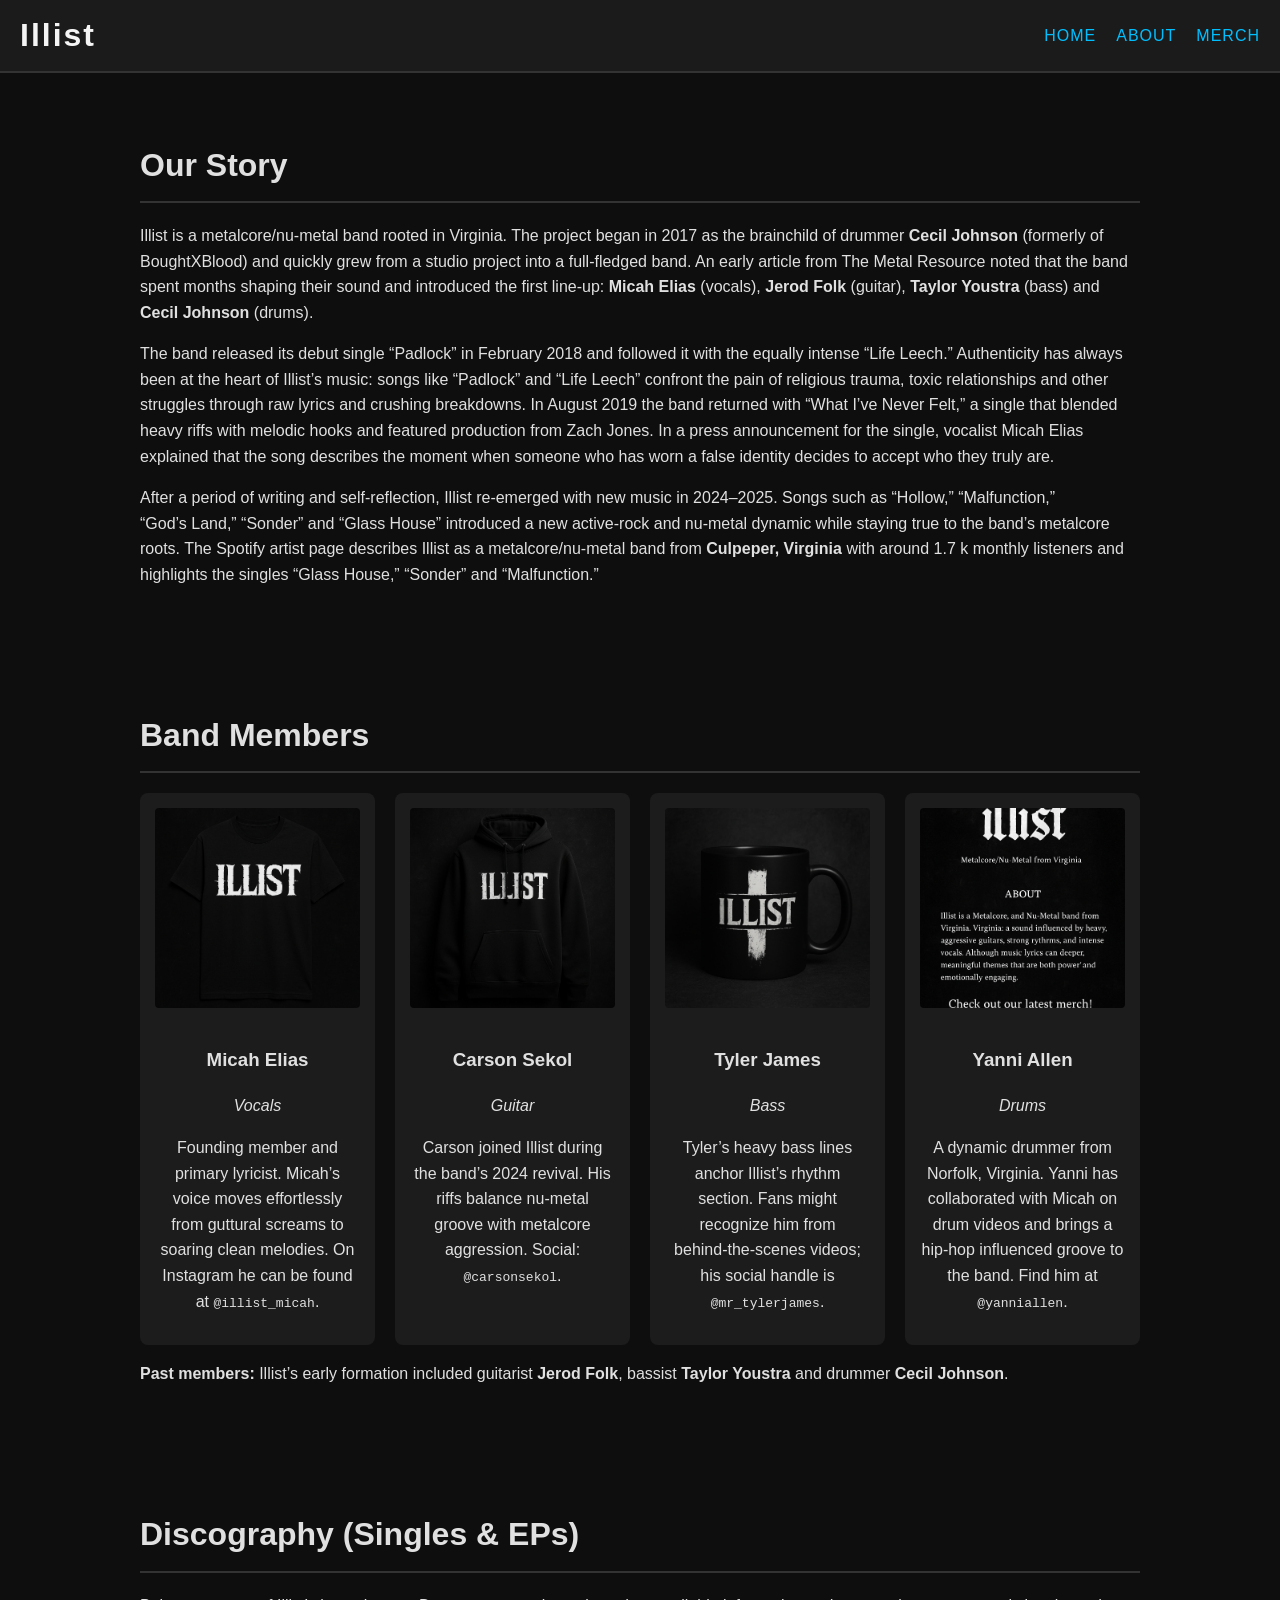
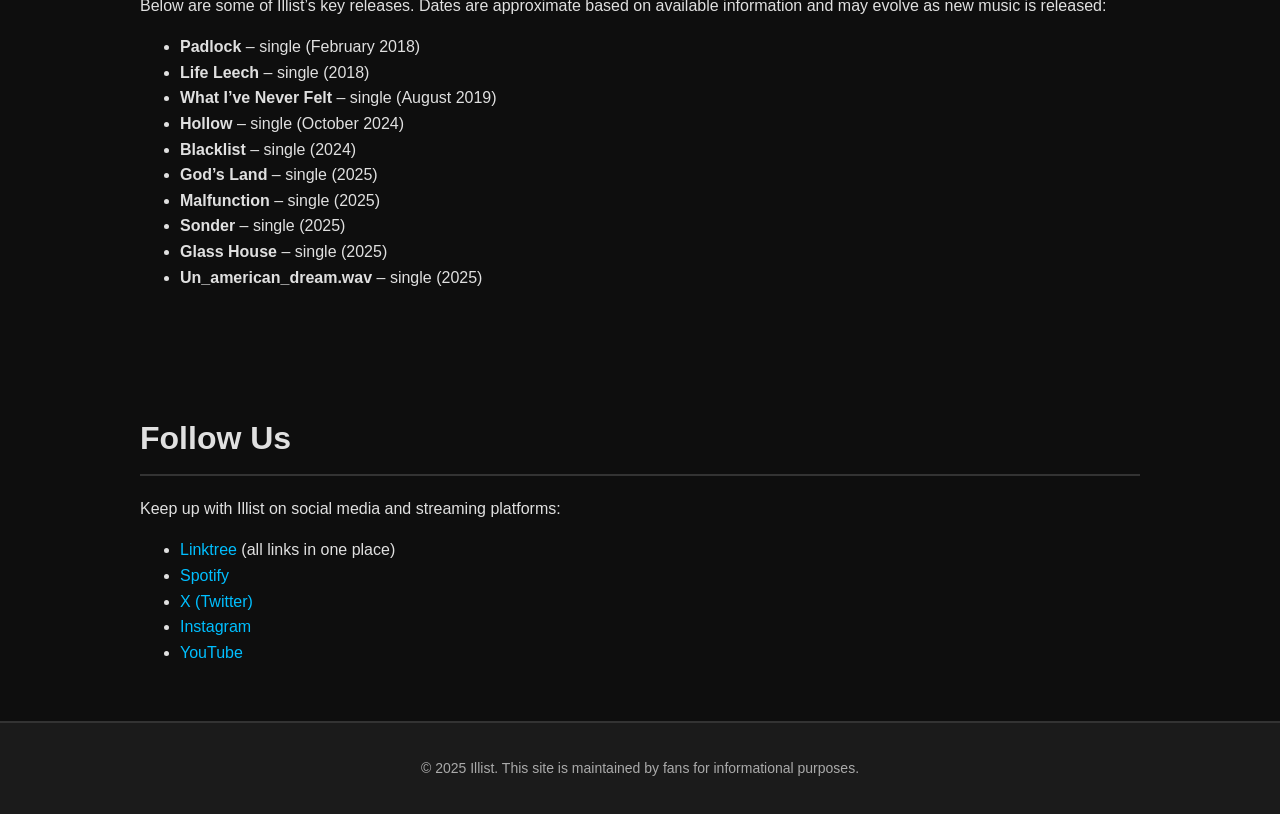
==== about.html @ 11e2a0c9 "Add files via upload" ====
<!DOCTYPE html>
<html lang="en">
<head>
  <meta charset="UTF-8">
  <meta name="viewport" content="width=device-width, initial-scale=1.0">
  <title>About – Illist</title>
  <link rel="stylesheet" href="style.css">
</head>
<body>
  <header>
    <h1>Illist</h1>
    <nav>
      <ul>
        <li><a href="index.html">Home</a></li>
        <li><a href="about.html">About</a></li>
        <li><a href="merch.html">Merch</a></li>
      </ul>
    </nav>
  </header>
  <section>
    <h2>Our Story</h2>
    <p>Illist is a metalcore/nu‑metal band rooted in Virginia. The project began in 2017 as the brainchild of drummer <strong>Cecil Johnson</strong> (formerly of BoughtXBlood) and quickly grew from a studio project into a full‑fledged band. An early article from The Metal Resource noted that the band spent months shaping their sound and introduced the first line‑up: <strong>Micah&nbsp;Elias</strong> (vocals), <strong>Jerod&nbsp;Folk</strong> (guitar), <strong>Taylor&nbsp;Youstra</strong> (bass) and <strong>Cecil&nbsp;Johnson</strong> (drums).</p>
    <p>The band released its debut single “Padlock” in February 2018 and followed it with the equally intense “Life Leech.” Authenticity has always been at the heart of Illist’s music: songs like “Padlock” and “Life Leech” confront the pain of religious trauma, toxic relationships and other struggles through raw lyrics and crushing breakdowns. In August 2019 the band returned with “What I’ve Never Felt,” a single that blended heavy riffs with melodic hooks and featured production from Zach Jones. In a press announcement for the single, vocalist Micah Elias explained that the song describes the moment when someone who has worn a false identity decides to accept who they truly are.</p>
    <p>After a period of writing and self‑reflection, Illist re‑emerged with new music in 2024–2025. Songs such as “Hollow,” “Malfunction,” “God’s Land,” “Sonder” and “Glass House” introduced a new active‑rock and nu‑metal dynamic while staying true to the band’s metalcore roots. The Spotify artist page describes Illist as a metalcore/nu‑metal band from <strong>Culpeper, Virginia</strong> with around 1.7&nbsp;k monthly listeners and highlights the singles “Glass House,” “Sonder” and “Malfunction.”</p>
  </section>
  <section>
    <h2>Band Members</h2>
    <div class="members">
      <!-- Current line‑up -->
      <div class="member">
        <img src="tshirt.png" alt="Micah Elias portrait placeholder">
        <h3>Micah Elias</h3>
        <p><em>Vocals</em></p>
        <p>Founding member and primary lyricist. Micah’s voice moves effortlessly from guttural screams to soaring clean melodies. On Instagram he can be found at <code>@illist_micah</code>.</p>
      </div>
      <div class="member">
        <img src="hoodie.png" alt="Carson Sekol portrait placeholder">
        <h3>Carson Sekol</h3>
        <p><em>Guitar</em></p>
        <p>Carson joined Illist during the band’s 2024 revival. His riffs balance nu‑metal groove with metalcore aggression. Social: <code>@carsonsekol</code>.</p>
      </div>
      <div class="member">
        <img src="mug.png" alt="Tyler James portrait placeholder">
        <h3>Tyler James</h3>
        <p><em>Bass</em></p>
        <p>Tyler’s heavy bass lines anchor Illist’s rhythm section. Fans might recognize him from behind‑the‑scenes videos; his social handle is <code>@mr_tylerjames</code>.</p>
      </div>
      <div class="member">
        <img src="tote.png" alt="Yanni Allen portrait placeholder">
        <h3>Yanni Allen</h3>
        <p><em>Drums</em></p>
        <p>A dynamic drummer from Norfolk, Virginia. Yanni has collaborated with Micah on drum videos and brings a hip‑hop influenced groove to the band. Find him at <code>@yanniallen</code>.</p>
      </div>
    </div>
    <p><strong>Past members:</strong> Illist’s early formation included guitarist <strong>Jerod Folk</strong>, bassist <strong>Taylor Youstra</strong> and drummer <strong>Cecil Johnson</strong>.</p>
  </section>
  <section>
    <h2>Discography (Singles & EPs)</h2>
    <p>Below are some of Illist’s key releases. Dates are approximate based on available information and may evolve as new music is released:</p>
    <ul>
      <li><strong>Padlock</strong> – single (February 2018)</li>
      <li><strong>Life Leech</strong> – single (2018)</li>
      <li><strong>What I’ve Never Felt</strong> – single (August 2019)</li>
      <li><strong>Hollow</strong> – single (October 2024)</li>
      <li><strong>Blacklist</strong> – single (2024)</li>
      <li><strong>God’s Land</strong> – single (2025)</li>
      <li><strong>Malfunction</strong> – single (2025)</li>
      <li><strong>Sonder</strong> – single (2025)</li>
      <li><strong>Glass House</strong> – single (2025)</li>
      <li><strong>Un_american_dream.wav</strong> – single (2025)</li>
    </ul>
  </section>
  <section>
    <h2>Follow Us</h2>
    <p>Keep up with Illist on social media and streaming platforms:</p>
    <ul>
      <li><a href="https://linktr.ee/illist_band" target="_blank">Linktree</a> (all links in one place)</li>
      <li><a href="https://open.spotify.com/artist/4bZfk4Ak839IS3T5ilIhoG" target="_blank">Spotify</a></li>
      <li><a href="https://x.com/illist_band" target="_blank">X (Twitter)</a></li>
      <li><a href="https://www.instagram.com/illist_band" target="_blank">Instagram</a></li>
      <li><a href="https://www.youtube.com/results?search_query=illist+band" target="_blank">YouTube</a></li>
    </ul>
  </section>
  <footer>
    <p>&copy; 2025 Illist. This site is maintained by fans for informational purposes.</p>
  </footer>
</body>
</html>
---- style.css ----
/* Global Styles for Illist band website */

body {
  margin: 0;
  font-family: 'Arial', sans-serif;
  color: #e0e0e0;
  background-color: #0e0e0e;
  line-height: 1.6;
}

a {
  color: #00bfff;
  text-decoration: none;
}

a:hover {
  color: #66d9ff;
}

/* Navigation Bar */
header {
  background-color: #1b1b1b;
  padding: 10px 20px;
  display: flex;
  justify-content: space-between;
  align-items: center;
  border-bottom: 2px solid #333;
}

header h1 {
  margin: 0;
  font-size: 32px;
  letter-spacing: 2px;
  font-weight: bold;
  color: #f5f5f5;
}

nav ul {
  list-style-type: none;
  margin: 0;
  padding: 0;
  display: flex;
}

nav li {
  margin-left: 20px;
}

nav a {
  font-size: 16px;
  text-transform: uppercase;
  letter-spacing: 1px;
}

/* Hero Section */
.hero {
  background: linear-gradient(rgba(0,0,0,0.6), rgba(0,0,0,0.6)), url('background.jpg');
  background-size: cover;
  background-position: center;
  color: #ffffff;
  padding: 80px 20px;
  text-align: center;
}

.hero h2 {
  font-size: 48px;
  margin-bottom: 10px;
}

.hero p {
  font-size: 18px;
  max-width: 800px;
  margin: 0 auto;
}

/* Section styles */
section {
  padding: 40px 20px;
  max-width: 1000px;
  margin: 0 auto;
}

section h2 {
  font-size: 32px;
  margin-bottom: 20px;
  border-bottom: 2px solid #333;
  padding-bottom: 10px;
}

.members {
  display: grid;
  grid-template-columns: repeat(auto-fit, minmax(200px, 1fr));
  gap: 20px;
}

.member {
  background-color: #1c1c1c;
  padding: 15px;
  border-radius: 8px;
  text-align: center;
}

.member img {
  width: 100%;
  height: 200px;
  object-fit: cover;
  border-radius: 4px;
  margin-bottom: 10px;
}

.merch-grid {
  display: grid;
  grid-template-columns: repeat(auto-fit, minmax(220px, 1fr));
  gap: 20px;
}

.merch-item {
  background-color: #1c1c1c;
  padding: 15px;
  border-radius: 8px;
  text-align: center;
}

.merch-item img {
  width: 100%;
  height: 250px;
  object-fit: cover;
  border-radius: 4px;
  margin-bottom: 10px;
}

.merch-item button {
  padding: 10px 20px;
  background-color: #00bfff;
  border: none;
  border-radius: 4px;
  color: #0e0e0e;
  font-weight: bold;
  cursor: pointer;
  transition: background-color 0.3s;
}

.merch-item button:hover {
  background-color: #66d9ff;
}

/* Footer */
footer {
  background-color: #1b1b1b;
  color: #aaaaaa;
  padding: 20px;
  text-align: center;
  font-size: 14px;
  border-top: 2px solid #333;
}

.social-links a {
  margin: 0 10px;
  display: inline-block;
}

.social-links img {
  width: 24px;
  height: 24px;
  vertical-align: middle;
}
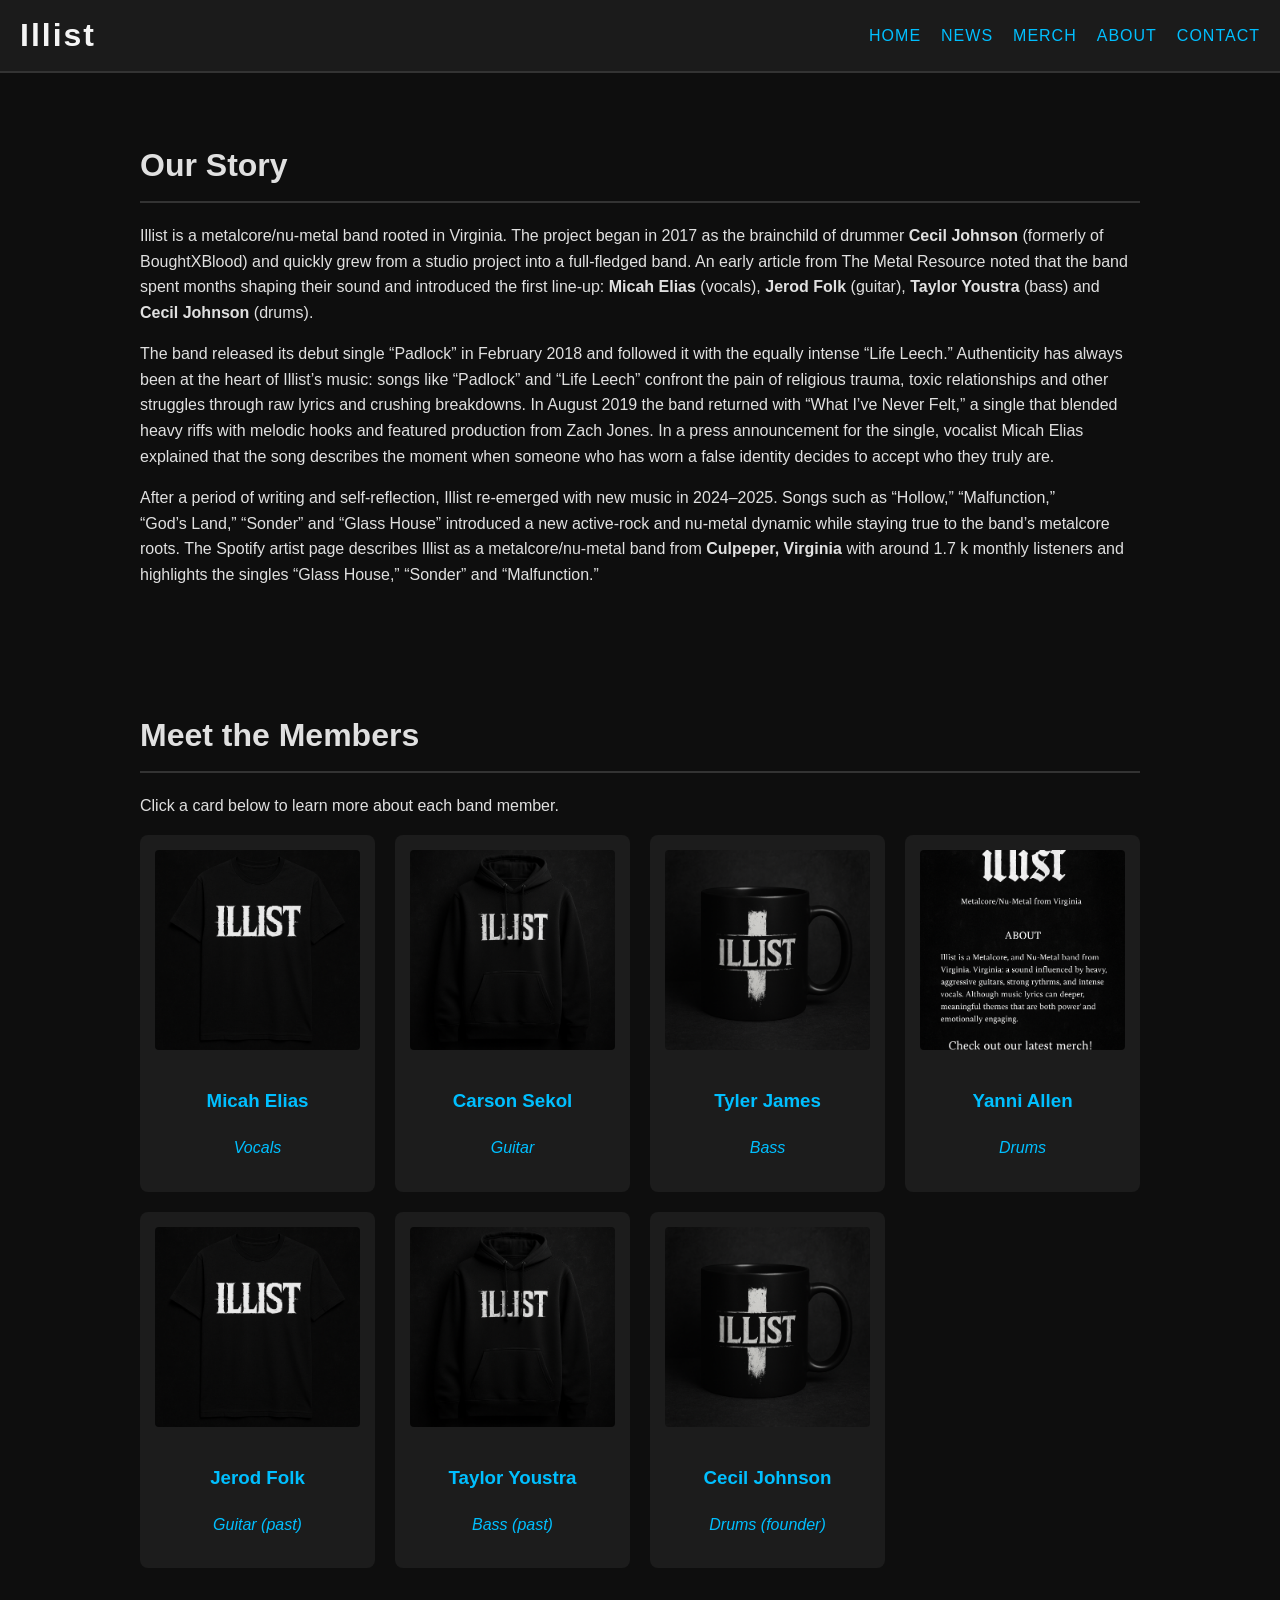
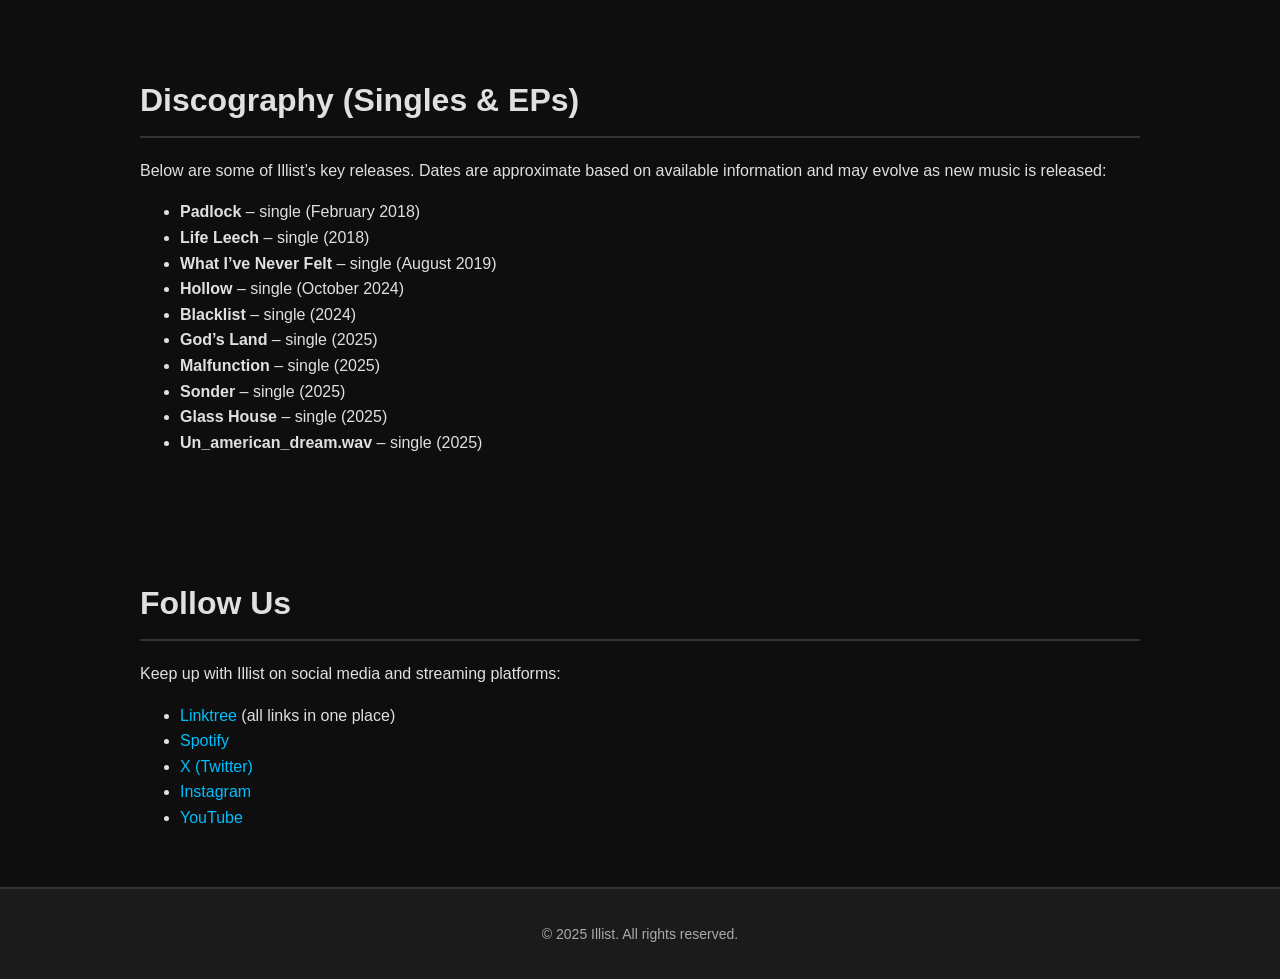
==== commit ff154b3f: "Update about.html with unified navigation, meta description, detailed story, member cards, discograp" ====
--- a/about.html
+++ b/about.html
@@ -4,55 +4,83 @@
   <meta charset="UTF-8">
   <meta name="viewport" content="width=device-width, initial-scale=1.0">
   <title>About – Illist</title>
+  <!-- Meta description for the About page -->
+  <meta name="description" content="Learn about Illist’s history, members, discography and follow us on social media.">
   <link rel="stylesheet" href="style.css">
 </head>
 <body>
   <header>
     <h1>Illist</h1>
     <nav>
-      <ul>
+      <!-- Unified navigation across the site with News and Contact pages -->
+      <ul class="menu">
         <li><a href="index.html">Home</a></li>
-        <li><a href="about.html">About</a></li>
+        <li><a href="news.html">News</a></li>
         <li><a href="merch.html">Merch</a></li>
+        <li>
+          <a href="about.html">About</a>
+          <ul class="submenu">
+            <li><a href="micah.html">Micah Elias</a></li>
+            <li><a href="carson.html">Carson Sekol</a></li>
+            <li><a href="tyler.html">Tyler James</a></li>
+            <li><a href="yanni.html">Yanni Allen</a></li>
+            <li><a href="jerod.html">Jerod Folk</a></li>
+            <li><a href="taylor.html">Taylor Youstra</a></li>
+            <li><a href="cecil.html">Cecil Johnson</a></li>
+          </ul>
+        </li>
+        <li><a href="contact.html">Contact</a></li>
       </ul>
     </nav>
   </header>
   <section>
     <h2>Our Story</h2>
-    <p>Illist is a metalcore/nu‑metal band rooted in Virginia. The project began in 2017 as the brainchild of drummer <strong>Cecil Johnson</strong> (formerly of BoughtXBlood) and quickly grew from a studio project into a full‑fledged band. An early article from The Metal Resource noted that the band spent months shaping their sound and introduced the first line‑up: <strong>Micah&nbsp;Elias</strong> (vocals), <strong>Jerod&nbsp;Folk</strong> (guitar), <strong>Taylor&nbsp;Youstra</strong> (bass) and <strong>Cecil&nbsp;Johnson</strong> (drums).</p>
+    <p>Illist is a metalcore/nu‑metal band rooted in Virginia. The project began in 2017 as the brainchild of drummer <strong>Cecil Johnson</strong> (formerly of BoughtXBlood) and quickly grew from a studio project into a full‑fledged band. An early article from The Metal Resource noted that the band spent months shaping their sound and introduced the first line‑up: <strong>Micah Elias</strong> (vocals), <strong>Jerod Folk</strong> (guitar), <strong>Taylor Youstra</strong> (bass) and <strong>Cecil Johnson</strong> (drums).</p>
     <p>The band released its debut single “Padlock” in February 2018 and followed it with the equally intense “Life Leech.” Authenticity has always been at the heart of Illist’s music: songs like “Padlock” and “Life Leech” confront the pain of religious trauma, toxic relationships and other struggles through raw lyrics and crushing breakdowns. In August 2019 the band returned with “What I’ve Never Felt,” a single that blended heavy riffs with melodic hooks and featured production from Zach Jones. In a press announcement for the single, vocalist Micah Elias explained that the song describes the moment when someone who has worn a false identity decides to accept who they truly are.</p>
-    <p>After a period of writing and self‑reflection, Illist re‑emerged with new music in 2024–2025. Songs such as “Hollow,” “Malfunction,” “God’s Land,” “Sonder” and “Glass House” introduced a new active‑rock and nu‑metal dynamic while staying true to the band’s metalcore roots. The Spotify artist page describes Illist as a metalcore/nu‑metal band from <strong>Culpeper, Virginia</strong> with around 1.7&nbsp;k monthly listeners and highlights the singles “Glass House,” “Sonder” and “Malfunction.”</p>
+    <p>After a period of writing and self‑reflection, Illist re‑emerged with new music in 2024–2025. Songs such as “Hollow,” “Malfunction,” “God’s Land,” “Sonder” and “Glass House” introduced a new active‑rock and nu‑metal dynamic while staying true to the band’s metalcore roots. The Spotify artist page describes Illist as a metalcore/nu‑metal band from <strong>Culpeper, Virginia</strong> with around 1.7 k monthly listeners and highlights the singles “Glass House,” “Sonder” and “Malfunction.”</p>
   </section>
   <section>
-    <h2>Band Members</h2>
+    <h2>Meet the Members</h2>
+    <p>Click a card below to learn more about each band member.</p>
     <div class="members">
-      <!-- Current line‑up -->
-      <div class="member">
-        <img src="tshirt.png" alt="Micah Elias portrait placeholder">
+      <!-- Current line‑up cards linking to individual pages -->
+      <a href="micah.html" class="member">
+        <img src="tshirt.png" alt="Micah Elias portrait">
         <h3>Micah Elias</h3>
         <p><em>Vocals</em></p>
-        <p>Founding member and primary lyricist. Micah’s voice moves effortlessly from guttural screams to soaring clean melodies. On Instagram he can be found at <code>@illist_micah</code>.</p>
-      </div>
-      <div class="member">
-        <img src="hoodie.png" alt="Carson Sekol portrait placeholder">
+      </a>
+      <a href="carson.html" class="member">
+        <img src="hoodie.png" alt="Carson Sekol portrait">
         <h3>Carson Sekol</h3>
         <p><em>Guitar</em></p>
-        <p>Carson joined Illist during the band’s 2024 revival. His riffs balance nu‑metal groove with metalcore aggression. Social: <code>@carsonsekol</code>.</p>
-      </div>
-      <div class="member">
-        <img src="mug.png" alt="Tyler James portrait placeholder">
+      </a>
+      <a href="tyler.html" class="member">
+        <img src="mug.png" alt="Tyler James portrait">
         <h3>Tyler James</h3>
         <p><em>Bass</em></p>
-        <p>Tyler’s heavy bass lines anchor Illist’s rhythm section. Fans might recognize him from behind‑the‑scenes videos; his social handle is <code>@mr_tylerjames</code>.</p>
-      </div>
-      <div class="member">
-        <img src="tote.png" alt="Yanni Allen portrait placeholder">
+      </a>
+      <a href="yanni.html" class="member">
+        <img src="tote.png" alt="Yanni Allen portrait">
         <h3>Yanni Allen</h3>
         <p><em>Drums</em></p>
-        <p>A dynamic drummer from Norfolk, Virginia. Yanni has collaborated with Micah on drum videos and brings a hip‑hop influenced groove to the band. Find him at <code>@yanniallen</code>.</p>
-      </div>
+      </a>
+      <!-- Past members cards -->
+      <a href="jerod.html" class="member">
+        <img src="tshirt.png" alt="Jerod Folk portrait">
+        <h3>Jerod Folk</h3>
+        <p><em>Guitar (past)</em></p>
+      </a>
+      <a href="taylor.html" class="member">
+        <img src="hoodie.png" alt="Taylor Youstra portrait">
+        <h3>Taylor Youstra</h3>
+        <p><em>Bass (past)</em></p>
+      </a>
+      <a href="cecil.html" class="member">
+        <img src="mug.png" alt="Cecil Johnson portrait">
+        <h3>Cecil Johnson</h3>
+        <p><em>Drums (founder)</em></p>
+      </a>
     </div>
-    <p><strong>Past members:</strong> Illist’s early formation included guitarist <strong>Jerod Folk</strong>, bassist <strong>Taylor Youstra</strong> and drummer <strong>Cecil Johnson</strong>.</p>
   </section>
   <section>
     <h2>Discography (Singles & EPs)</h2>
@@ -75,14 +103,14 @@
     <p>Keep up with Illist on social media and streaming platforms:</p>
     <ul>
       <li><a href="https://linktr.ee/illist_band" target="_blank">Linktree</a> (all links in one place)</li>
-      <li><a href="https://open.spotify.com/artist/4bZfk4Ak839IS3T5ilIhoG" target="_blank">Spotify</a></li>
+      <li><a href="https://open.spotify.com/artist/4bZ7k4AkB3iS3TSi1lhoG" target="_blank">Spotify</a></li>
       <li><a href="https://x.com/illist_band" target="_blank">X (Twitter)</a></li>
       <li><a href="https://www.instagram.com/illist_band" target="_blank">Instagram</a></li>
       <li><a href="https://www.youtube.com/results?search_query=illist+band" target="_blank">YouTube</a></li>
     </ul>
   </section>
   <footer>
-    <p>&copy; 2025 Illist. This site is maintained by fans for informational purposes.</p>
+    <p>&copy; 2025 Illist. All rights reserved.</p>
   </footer>
 </body>
-</html>+</html>
--- a/style.css
+++ b/style.css
@@ -18,6 +18,14 @@
 }
 
 /* Navigation Bar */
+/*
+ * Navigation Bar and Dropdowns
+ *
+ * The header contains the site title and a horizontal navigation menu. A dropdown
+ * menu is implemented for the About section so that hovering over the item
+ * reveals links to each band member. The top bar is styled with a dark
+ * background and subtle border accents to fit the nu‑metal aesthetic.
+ */
 header {
   background-color: #1b1b1b;
   padding: 10px 20px;
@@ -35,42 +43,113 @@
   color: #f5f5f5;
 }
 
-nav ul {
+nav ul.menu {
   list-style-type: none;
   margin: 0;
   padding: 0;
   display: flex;
 }
 
-nav li {
+nav ul.menu > li {
+  position: relative;
   margin-left: 20px;
 }
 
-nav a {
+nav ul.menu a {
   font-size: 16px;
   text-transform: uppercase;
   letter-spacing: 1px;
 }
 
-/* Hero Section */
+/* Submenu styling */
+nav ul.menu li ul.submenu {
+  display: none;
+  position: absolute;
+  top: 100%;
+  left: 0;
+  background-color: #1c1c1c;
+  border: 1px solid #333;
+  border-radius: 4px;
+  list-style-type: none;
+  min-width: 180px;
+  padding: 10px 0;
+  z-index: 1000;
+}
+
+nav ul.menu li:hover > ul.submenu {
+  display: block;
+}
+
+nav ul.menu li ul.submenu li {
+  margin: 0;
+}
+
+nav ul.menu li ul.submenu li a {
+  display: block;
+  padding: 8px 20px;
+  font-size: 14px;
+  white-space: nowrap;
+  color: #e0e0e0;
+}
+
+nav ul.menu li ul.submenu li a:hover {
+  background-color: #333;
+}
+
+/*
+ * Hero Section
+ *
+ * The hero uses the generated band image as a background with a dark overlay
+ * gradient to maintain contrast. Content is centered within a wrapper so that
+ * text remains legible on larger displays. Adjust padding to create space
+ * around the headline and tagline.
+ */
 .hero {
-  background: linear-gradient(rgba(0,0,0,0.6), rgba(0,0,0,0.6)), url('background.jpg');
+  position: relative;
+  /*
+   * Use a data URI for the hero background so that we don't need to load an
+   * external image file. The JPEG below is a compressed version of our band
+   * photo (resized and reduced quality) encoded in base64. Embedding the
+   * image directly in the CSS avoids issues with uploading binary files to
+   * GitHub and ensures the site renders consistently on GitHub Pages.
+   */
+  background: linear-gradient(rgba(0, 0, 0, 0.6), rgba(0, 0, 0, 0.6)), url('[data-uri][... TRUNCATED ...]');
   background-size: cover;
   background-position: center;
   color: #ffffff;
-  padding: 80px 20px;
-  text-align: center;
+  padding: 120px 20px;
+  text-align: center;
+}
+
+.hero-content {
+  max-width: 900px;
+  margin: 0 auto;
 }
 
 .hero h2 {
-  font-size: 48px;
-  margin-bottom: 10px;
+  font-size: 52px;
+  margin-bottom: 15px;
+  font-weight: 700;
 }
 
 .hero p {
-  font-size: 18px;
+  font-size: 20px;
   max-width: 800px;
   margin: 0 auto;
+}
+
+/* Spotify section */
+#spotify {
+  text-align: center;
+}
+
+#spotify .spotify-card {
+  width: 100%;
+  max-width: 500px;
+  display: block;
+  margin: 20px auto;
+  border-radius: 12px;
+  box-shadow: 0 4px 8px rgba(0, 0, 0, 0.4);
 }
 
 /* Section styles */
@@ -163,4 +242,73 @@
   width: 24px;
   height: 24px;
   vertical-align: middle;
-}+}
+
+/* Contact Page Styles */
+/*
+ * The contact page introduces a simple form for fans and industry professionals to get in
+ * touch with the band. Inputs are styled to match the dark aesthetic of the site.
+ * We disable the submit button since no back‑end is configured – this is a front‑end
+ * placeholder. There is also a mailing list sign‑up using a single email input.
+ */
+.contact-info p {
+  font-size: 18px;
+  margin-bottom: 15px;
+}
+.contact-form {
+  display: flex;
+  flex-direction: column;
+  gap: 15px;
+}
+.contact-form label {
+  font-size: 18px;
+  margin-bottom: 5px;
+}
+.contact-form input,
+.contact-form textarea {
+  padding: 10px;
+  border: 1px solid #333;
+  border-radius: 4px;
+  background-color: #2c2c2c;
+  color: #e0e0e0;
+}
+.contact-form textarea {
+  min-height: 120px;
+  resize: vertical;
+}
+.contact-form button {
+  padding: 12px;
+  font-size: 16px;
+  background-color: #00bfff;
+  color: #0e0e0e;
+  border: none;
+  border-radius: 4px;
+  cursor: not-allowed;
+}
+
+/* News Page Styles */
+/*
+ * A responsive grid for the news page. Each news item appears in its own card
+ * with a heading and summary. Adjust grid columns based on available space.
+ */
+.news-grid {
+  display: grid;
+  grid-template-columns: repeat(auto-fit, minmax(260px, 1fr));
+  gap: 20px;
+  margin-top: 20px;
+}
+.news-item {
+  background-color: #1c1c1c;
+  padding: 20px;
+  border: 1px solid #333;
+  border-radius: 8px;
+}
+.news-item h3 {
+  margin-top: 0;
+  margin-bottom: 10px;
+  font-size: 24px;
+}
+.news-item p {
+  font-size: 16px;
+  line-height: 1.5;
+}
